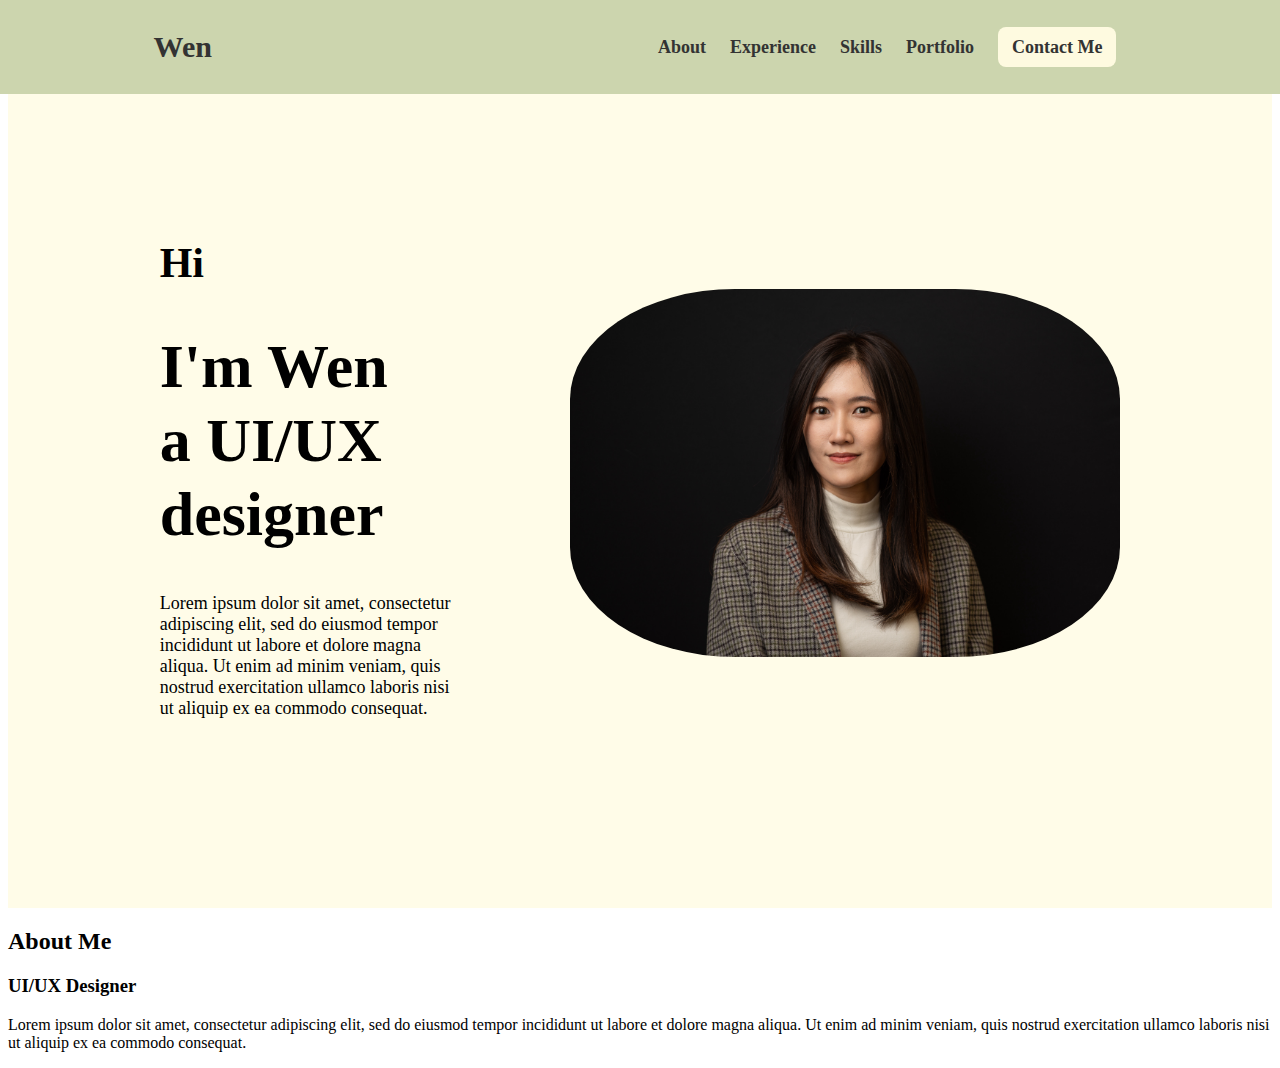
==== index1.html @ f4f56071 "1117" ====
<html>
  <head>
    <meta charset="UTF-8">
    <meta name="viewport" content="width=device-width, initial-scale=1.0">

    <title>Wen Personal Website</title>
    <link rel="stylesheet" href="Assets/CSS/MyStyle1.CSS">
    <link rel="preconnect" href="https://fonts.googleapis.com">
    <link rel="preconnect" href="https://fonts.gstatic.com" crossorigin>
  </head>

<body>
  <header class="header">
    <a href="#" class = "logo" >Wen</a>


    <nav class="navbar">
      <a href="#about">About</a>
      <a href="#experience">Experience</a>
      <a href="#skills">Skills</a>
      <a href="#portfolio">Portfolio</a>
      <a href="#contact" class="contact-link">Contact Me</a>
    </nav>  
 
  </header>

  <section class="home">
    <div class="home-content">
      <h3>Hi</h3>

      <h1>I'm <span>Wen<br></span>a UI/UX designer</h1>

      <p>Lorem ipsum dolor sit amet, 
        consectetur adipiscing elit, 
        sed do eiusmod tempor incididunt ut 
        labore et dolore magna aliqua. 
        Ut enim ad minim veniam, quis nostrud 
        exercitation ullamco laboris nisi ut aliquip 
        ex ea commodo consequat.</p>

    </div>    
    <div class="img-box">
        <img src="Assets/IMG/Huei-Wen Cheng.JPG" width="50%" alt="">
    </div>
  </section>

  <section class="about">

  

    <div class="about-content">
      <h2 class="heading">About <span>Me</span></h2>
      <h3>UI/UX <span>Designer</span></h3>
      <p>Lorem ipsum dolor sit amet, 
        consectetur adipiscing elit, 
        sed do eiusmod tempor incididunt ut 
        labore et dolore magna aliqua. 
        Ut enim ad minim veniam, quis nostrud 
        exercitation ullamco laboris nisi ut aliquip 
        ex ea commodo consequat.</p>
    </div>
   </section>  

</body>

</html>
---- Assets/CSS/MyStyle1.CSS ----
* {
    box-sizing: border-box;
}

.header{ background-color: rgb(204, 213, 174);
    position: fixed;
    top: 0;
    left: 0;
    text-align:left;
    width: 100%;
    padding: 30px 12%;
    display: flex;
    flex-wrap: wrap;
    justify-content: space-between;
    align-items: center;
  

}

.header a{
    color: #333; 
    text-decoration: none; 
    font-weight: bold;
    margin-right: 5px;
}

.logo{
    font-size: 30px;
    color: rgb(216, 163, 115);
    font-weight: 600;
    transition: 0.3s ease;
}

.logo:hover{
    color: rgb(254, 250, 224);
    text-shadow: 0 0 25px rgb(107, 112, 92),
                 0 0 50px rgb(107, 112, 92);
    transform: scale(1.1);
}

.navbar a{
    font-size: 18px;
    color: #333;
    font-weight: bold;
    margin: 0 10px;
    transition: 0.3 ease;
}

.navbar a:hover{
    color: rgb(254, 250, 224);
    text-shadow: 0 0 15px rgb(107, 112, 92),
                 0 0 25px rgb(107, 112, 92);
    transform: scale(1.1);
}

.contact-link{
    padding: 8px 12px;
    background-color: rgb(254, 250, 224);
    border: 2px solid transparent;
    border-radius: 8px;
    font-size: 16px;
    margin-left: auto; 
    color: #333;
    font-size: 18px;
    font-weight: 6;
    font-weight: bold;
    transition: 0.3s ease;
}

.home{
    width: 100%;
    min-height: 100vh;
    background-color: rgb(255, 252, 232);
    display: flex;
    align-items: center;
    gap: 7em;
    padding: 30px 12% 0;
}

.home-content{
    max-width: 800px;
}

.home-content h3{
    font-size: 42px;
}

.home-content h1{
    font-size: 62px;
    line-height: 1.2;
}

.home-content p{
    font-size: 18px;
    margin: 25px 0 30px;
}

.img-box img{
    border-radius: 30%;
    width: 550px;
}
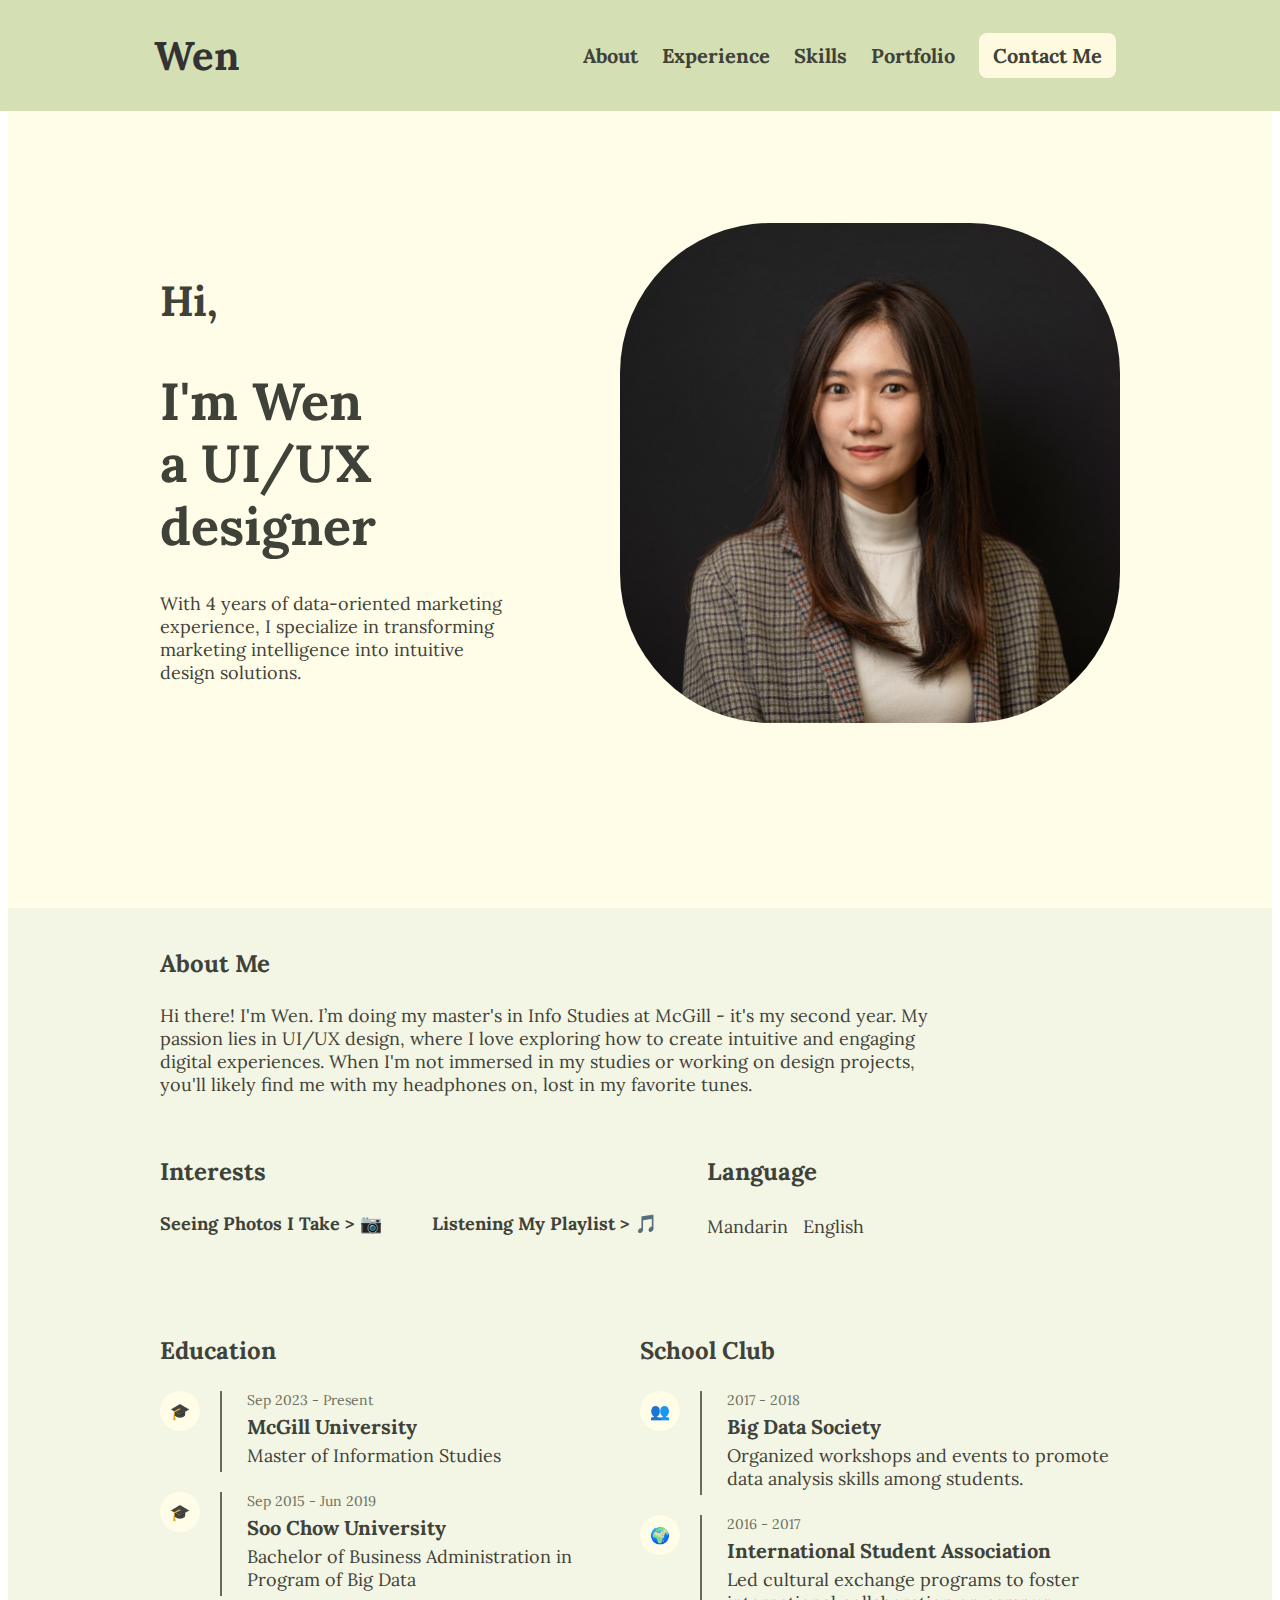
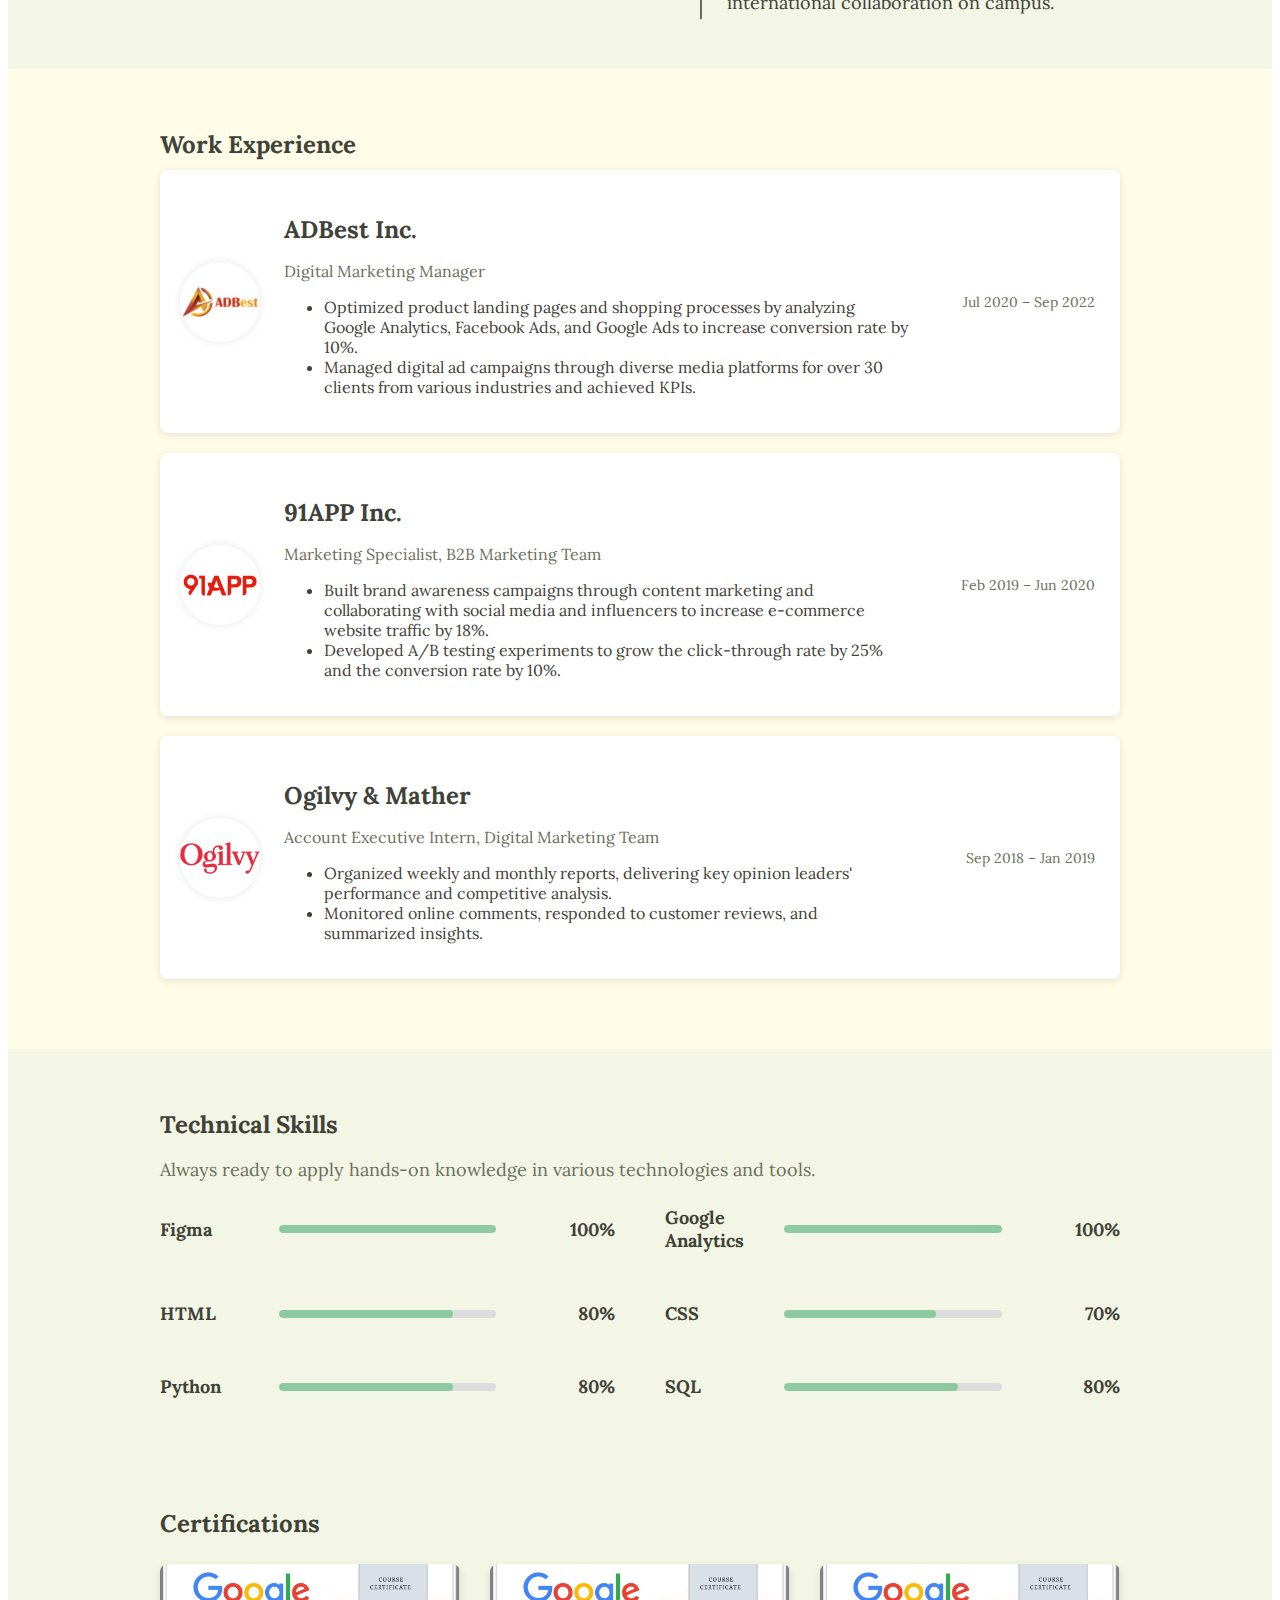
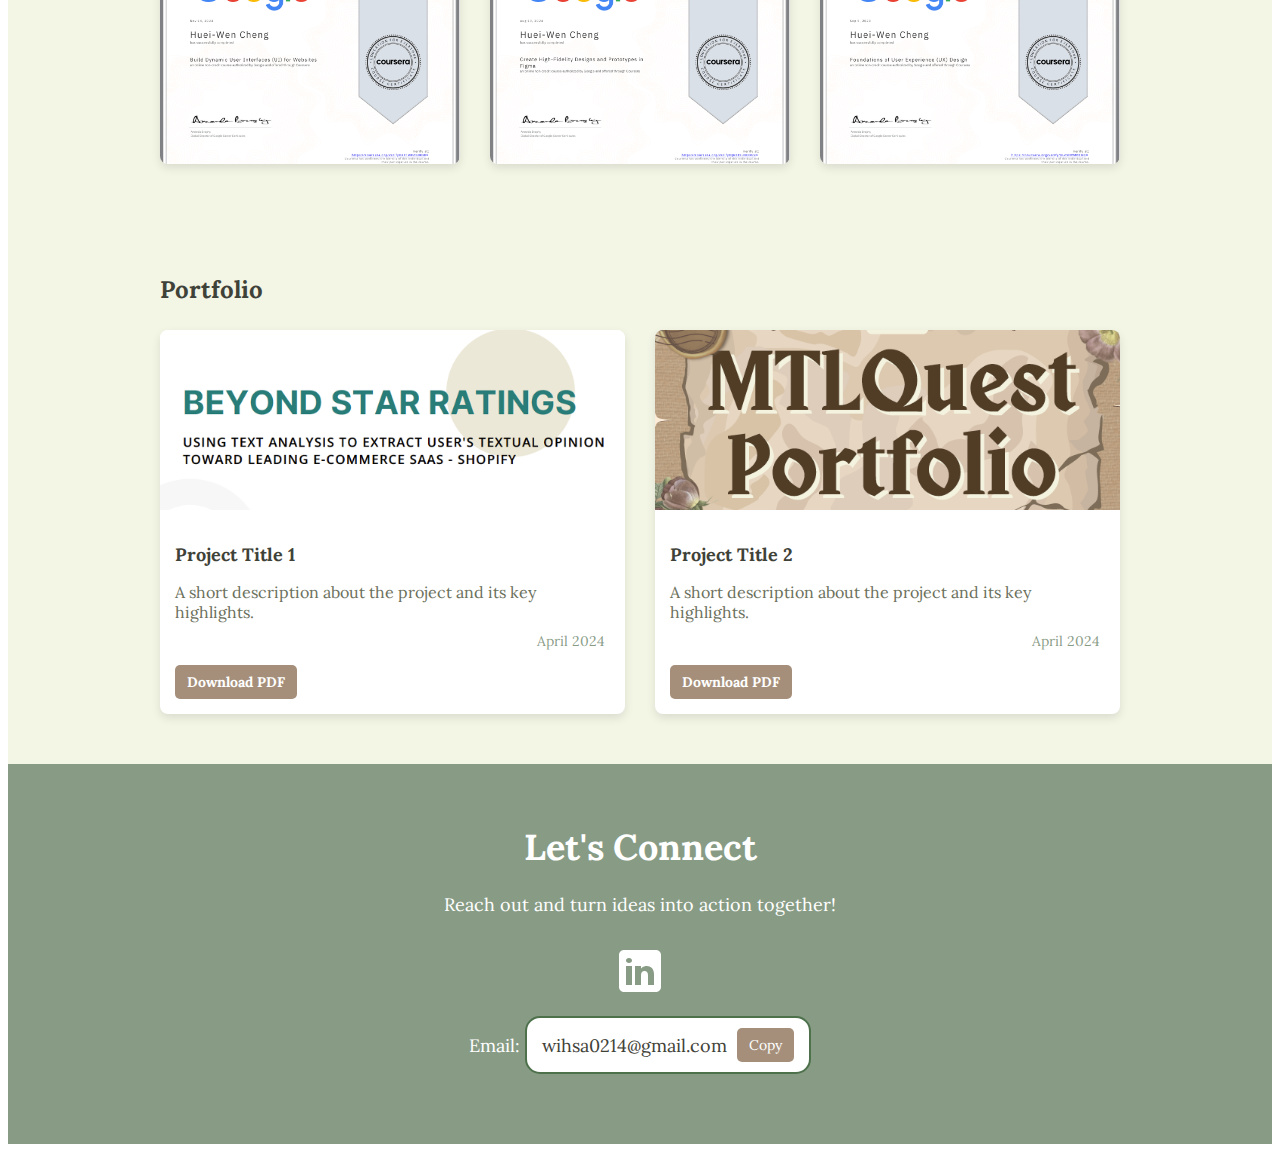
==== commit 7bcd9268: "1130" ====
--- a/index1.html
+++ b/index1.html
@@ -1,66 +1,389 @@
+<!-- 
+  Main Document Structure
+  - Header: Navigation and branding
+  - Sections: Organized by content type
+  - Each section has consistent class naming convention
+-->
+
 <html>
   <head>
     <meta charset="UTF-8">
     <meta name="viewport" content="width=device-width, initial-scale=1.0">
 
     <title>Wen Personal Website</title>
+
+    <!-- css -->
     <link rel="stylesheet" href="Assets/CSS/MyStyle1.CSS">
+    <!-- Single set of Google Font preconnects -->
     <link rel="preconnect" href="https://fonts.googleapis.com">
     <link rel="preconnect" href="https://fonts.gstatic.com" crossorigin>
+    <link href="https://fonts.googleapis.com/css2?family=Bitter:ital,wght@0,100..900;1,100..900&family=Lato:ital,wght@0,100;0,300;0,400;0,700;0,900;1,100;1,300;1,400;1,700;1,900&family=Lora:ital,wght@0,400..700;1,400..700&family=Noto+Sans:ital,wght@0,100..900;1,100..900&display=swap" rel="stylesheet">
+
   </head>
 
-<body>
-  <header class="header">
-    <a href="#" class = "logo" >Wen</a>
-
-
-    <nav class="navbar">
-      <a href="#about">About</a>
-      <a href="#experience">Experience</a>
-      <a href="#skills">Skills</a>
-      <a href="#portfolio">Portfolio</a>
-      <a href="#contact" class="contact-link">Contact Me</a>
-    </nav>  
- 
-  </header>
-
-  <section class="home">
+  <body>
+    <!-- Navigation Header -->
+    <header class="header">
+      <!-- Header content -->
+      <a href="#" class = "logo" >Wen</a>
+      <nav class="navbar">
+        <a href="#about">About</a>
+        <a href="#experience">Experience</a>
+        <a href="#skills">Skills</a>
+       <a href="#portfolio">Portfolio</a>
+        <a href="#contact" class="contact-link">Contact Me</a>
+      </nav>  
+    </header>
+
+  <!-- Hero Section -->
+  <section class="home-container">
+    <!-- Home content -->
     <div class="home-content">
-      <h3>Hi</h3>
-
+      <h3>Hi,</h3>
       <h1>I'm <span>Wen<br></span>a UI/UX designer</h1>
-
-      <p>Lorem ipsum dolor sit amet, 
-        consectetur adipiscing elit, 
-        sed do eiusmod tempor incididunt ut 
-        labore et dolore magna aliqua. 
-        Ut enim ad minim veniam, quis nostrud 
-        exercitation ullamco laboris nisi ut aliquip 
-        ex ea commodo consequat.</p>
-
-    </div>    
+      <p>
+        With 4 years of data-oriented marketing  experience, I specialize in transforming marketing 
+        intelligence into intuitive design solutions. </p>
+    </div> 
+     
     <div class="img-box">
-        <img src="Assets/IMG/Huei-Wen Cheng.JPG" width="50%" alt="">
-    </div>
-  </section>
-
-  <section class="about">
-
-  
-
+        <img src="Assets/IMG/Huei-Wen Cheng_Square.JPG" width="50%" alt="Wen's profile picture">
+    </div>
+  </section>
+
+  <!-- About Me Section -->
+  <section id="about" class="about-container">
+    <!-- About content -->
     <div class="about-content">
       <h2 class="heading">About <span>Me</span></h2>
-      <h3>UI/UX <span>Designer</span></h3>
-      <p>Lorem ipsum dolor sit amet, 
-        consectetur adipiscing elit, 
-        sed do eiusmod tempor incididunt ut 
-        labore et dolore magna aliqua. 
-        Ut enim ad minim veniam, quis nostrud 
-        exercitation ullamco laboris nisi ut aliquip 
-        ex ea commodo consequat.</p>
-    </div>
+      <p>Hi there! I'm Wen. I’m doing my master's in Info Studies at McGill - it's my second year. 
+        My passion lies in UI/UX design, where I love exploring how to create intuitive and engaging
+        digital experiences. When I'm not immersed in my studies or working on design projects, 
+        you'll likely find me with my headphones on, lost in my favorite tunes. </p>
+    </div>
+
+    <!-- Interests and Language in the Same Row -->
+    <div class="about-row">
+     <!-- Interests content -->
+     <div class="interests-container">
+        <h2 class="heading">Interests</h2>
+        <div class="interests-content">
+          <a href="https://flic.kr/ps/45rZq1" target="_blank" class="interest-item">
+            Seeing Photos I Take > 📷
+          </a>
+          <a href="https://music.youtube.com/playlist?list=PLNS5g4jU1Uh40Wqs6KvY3P2EbXAtl5oFr&si=vYJQALOpjhtkOgxQ" target="_blank" class="interest-item">
+            Listening My Playlist > 🎵
+          </a>
+        </div>
+      </div>
+
+      <!-- Language content -->
+      <div class="language-container">
+        <h2 class="heading">Language</h2>
+        <div class="language-content">
+          <p>Mandarin</p>
+          <p>English</p>
+        </div>
+      </div>
+    </div>
+  </section>
+    
+    
+   
+  
+
+  <!-- Education & School Club Section -->
+  <section class="education-schoolclub-container">
+
+   <!-- Education content -->
+    <div class="education-content">    
+      <h2 class="heading">Education</h2>
+        
+        <div class="timeline-item">
+          <div class="timeline-icon">🎓</div>
+          <div class="timeline-content">
+            <span class="date">Sep 2023 - Present</span>
+            <h3>McGill University</h3>
+            <p>Master of Information Studies</p>
+          </div>
+        </div>
+      
+        <div class="timeline-item">
+          <div class="timeline-icon">🎓</div>
+          <div class="timeline-content">
+            <span class="date">Sep 2015 - Jun 2019</span>
+            <h3>Soo Chow University</h3>
+            <p>Bachelor of Business Administration in Program of Big Data</p>
+          </div>
+        </div>
+    </div>
+
+    <!-- School Club content -->
+    <div class="school-club-content">    
+      <h2 class="heading">School <span>Club</span></h2>
+        
+        <div class="timeline-item">
+          <div class="timeline-icon">👥</div>
+          <div class="timeline-content">
+            <span class="date">2017 - 2018</span>
+            <h3>Big Data Society</h3>
+            <p>Organized workshops and events to promote data analysis skills among students.</p>
+          </div>
+        </div>
+        
+        <div class="timeline-item">
+          <div class="timeline-icon">🌍</div>
+          <div class="timeline-content">
+            <span class="date">2016 - 2017</span>
+            <h3>International Student Association</h3>
+            <p>Led cultural exchange programs to foster international collaboration on campus.</p>
+          </div>
+        </div>
+    </div>
+  
+      
+    
+    </div>      
    </section>  
 
+
+  <!-- Experience Section -->
+  <section id="experience" class="experience-container">
+    <!-- Experience content -->
+    <h2 class="heading">Work Experience</h2>
+
+    <!-- Work Experience: ADBest -->
+    <div class="experience-card">
+      <div class="company_logo">
+          <img src="Assets/IMG/Adbest_Logo.jpg" alt="ADBest Logo">
+      </div>
+      <div class="company_content">
+          <h3>ADBest Inc.</h3>
+          <p>Digital Marketing Manager</p>
+          <ul>
+              <li>Optimized product landing pages and shopping processes by analyzing Google Analytics, Facebook Ads, and Google Ads to increase conversion rate by 10%.</li>
+              <li>Managed digital ad campaigns through diverse media platforms for over 30 clients from various industries and achieved KPIs.</li>
+          </ul>
+      </div>
+      <div class="date">Jul 2020 – Sep 2022</div>
+    </div>
+
+    <!-- Work Experience: 91APP -->
+    <div class="experience-card">
+      <div class="company_logo">
+          <img src="Assets/IMG/91APP_Logo.jpg" alt="91APP Logo">
+      </div>
+      <div class="company_content">
+          <h3>91APP Inc.</h3>
+          <p>Marketing Specialist, B2B Marketing Team</p>
+          <ul>
+              <li>Built brand awareness campaigns through content marketing and collaborating with social media and influencers to increase e-commerce website traffic by 18%.</li>
+              <li>Developed A/B testing experiments to grow the click-through rate by 25% and the conversion rate by 10%.</li>
+          </ul>
+      </div>
+      <div class="date">Feb 2019 – Jun 2020</div>
+    </div>
+
+    <!-- Work Experience: Ogilvy -->
+    <div class="experience-card">
+      <div class="company_logo">
+          <img src="Assets/IMG/Ogilvy_Logo.jpg" alt="Ogilvy & Mather Logo">
+      </div>
+      <div class="company_content">
+          <h3>Ogilvy & Mather</h3>
+          <p>Account Executive Intern, Digital Marketing Team</p>
+          <ul>
+              <li>Organized weekly and monthly reports, delivering key opinion leaders' performance and competitive analysis.</li>
+              <li>Monitored online comments, responded to customer reviews, and summarized insights.</li>
+          </ul>
+      </div>
+      <div class="date">Sep 2018 – Jan 2019</div>
+    </div>
+  </section>
+
+
+  <!-- Skills Section -->
+  <section id="skills" class="skills-container">
+    <!-- Technical skills content -->
+    <h2 class="heading">Technical Skills</h2>
+    <p>Always ready to apply hands-on knowledge in various technologies and tools.</p>
+    <div class="skills-content">
+
+        <!-- Technical skills: Figma -->
+        <div class="skill">
+            <span>Figma</span>
+            <div class="skill-bar">
+                <div class="progress" style="width: 100%;"></div>
+            </div>
+            <span class="percentage">100%</span>
+        </div>
+
+        <!-- Technical skills: Google Analytics -->
+        <div class="skill">
+          <span>Google Analytics</span>
+          <div class="skill-bar">
+              <div class="progress" style="width: 100%;"></div>
+          </div>
+          <span class="percentage">100%</span>
+        </div>
+
+        <!-- Technical skills: HTML-->
+        <div class="skill">
+            <span>HTML</span>
+            <div class="skill-bar">
+                <div class="progress" style="width: 80%;"></div>
+            </div>
+            <span class="percentage">80%</span>
+        </div>
+
+        <!-- Technical skills: CSS-->
+        <div class="skill">
+            <span>CSS</span>
+            <div class="skill-bar">
+                <div class="progress" style="width: 70%;"></div>
+            </div>
+            <span class="percentage">70%</span>
+        </div>
+
+        <!-- Technical skills: Python-->  
+        <div class="skill">
+            <span>Python</span>
+            <div class="skill-bar">
+                <div class="progress" style="width: 80%;"></div>
+            </div>
+            <span class="percentage">80%</span>
+        </div>
+
+        <!-- Technical skills: SQL-->  
+        <div class="skill">
+            <span>SQL</span>
+            <div class="skill-bar">
+                <div class="progress" style="width: 80%;"></div>
+            </div>
+            <span class="percentage">80%</span>
+        </div>
+    </div>
+  </section>
+
+  <!-- Certifications Section -->
+  <section class="certifications-container">
+    <!-- Certifications content -->
+    <h2 class="heading">Certifications</h2>
+    <div class="certifications-content">
+
+       <!-- UI Certification -->
+      <div class="certification-card">
+        <img src="Assets/IMG/Coursera_certification_UI.png" alt="Coursera_certification_UI" class="certification-image">
+        <div class="overlay">
+          <p>Build Dynamic User Interfaces (UI) for Websites
+            <br>offered through Courser</p>
+        </div>
+      </div>
+
+       <!-- HiFi Certification -->
+      <div class="certification-card">
+        <img src="Assets/IMG/Coursera_certification_HiFi.png" alt="Coursera_certification_HiFi" class="certification-image">
+        <div class="overlay">
+          <p>Create High-Fidelity Designs and Prototypes in
+            Figma<br>offered through Coursera</p>
+        </div>
+      </div>
+
+       <!-- Third Certification -->
+      <div class="certification-card">
+        <img src="Assets/IMG/Coursera_certification_UX.png" alt="Coursera_certification_UX" class="certification-image">
+        <div class="overlay">
+          <p>Foundations of User Experience (UX) Design<br>offered through Coursera</p>
+        </div>
+      </div>
+    </div>
+  </section>
+
+  
+
+  <!-- Portfolio Section -->
+  <section id="portfolio" class="portfolio-container">
+    <!-- Portfolio content -->
+    <h2 class="heading">Portfolio</h2>
+    <div class="portfolio-grid">
+
+      <!-- Portfolio  1 -->
+      <div class="portfolio-item">
+        <div class="portfolio-thumbnail">
+          <img src="Assets/IMG/MachineLearning-thumbnail.png" alt="Data Mining Thematic Analysis - Shopfiy Thumbnail ">
+        </div>
+        <div class="portfolio-content">
+          <h3>Project Title 1</h3>
+          <p>A short description about the project and its key highlights.</p>
+          <span class="date">April 2024</span>
+          <a href="Assets/Files/Data Mining Thematic Analysis - Shopfiy.pdf" class="download-btn" download>Download PDF</a>
+        </div>
+      </div>
+  
+      <!-- Portfolio  2 -->
+      <div class="portfolio-item">
+        <div class="portfolio-thumbnail">
+          <img src="Assets/IMG/UCDproject-thumbnail.png" alt="UCD Project Thumbnail">
+        </div>
+        <div class="portfolio-content">
+          <h3>Project Title 2</h3>
+          <p>A short description about the project and its key highlights.</p>
+          <span class="date">April 2024</span>
+          <a href="Assets/Files/UCD Project.pdf" class="download-btn" download>Download PDF</a>
+        </div>
+      </div>
+    </div>
+  </section>
+  
+   <!-- Contact Section -->
+  <section id="contact" class="contact-container">
+    <!-- Contact content -->
+    <h2 class="heading">Let's Connect</h2>
+    <p>Reach out and turn ideas into action together!</p>
+
+    <!-- Social Media Links -->
+    <div class="social-links">
+      <a href="https://www.linkedin.com/in/huei-wen-cheng-1aa71b167/" target="_blank" class="social-link">
+        <img src="Assets/IMG/linkedin.svg" alt="LinkedIn">
+      </a>
+    </div>
+  
+    <!-- Email with Clipboard -->
+    <div class="email-container">
+      <label for="email">Email:</label>
+      <div class="email-box">
+        <span id="email">wihsa0214@gmail.com</span>
+        <button id="copy-btn" class="clipboard-btn">Copy</button>
+      </div>
+    </div>
+
+  </section>
+
+  <!-- copy the email / javascript generated by ChatGPT -->
+  <script>
+    document.getElementById("copy-btn").addEventListener("click", function () {
+      // Get the email text
+      const emailText = document.getElementById("email").textContent;
+  
+      // Create a temporary input element to copy the text
+      const tempInput = document.createElement("input");
+      tempInput.value = emailText;
+      document.body.appendChild(tempInput);
+  
+      // Select the text and copy it
+      tempInput.select();
+      tempInput.setSelectionRange(0, 99999); // For mobile devices
+      document.execCommand("copy");
+  
+      // Remove the temporary input element
+      document.body.removeChild(tempInput);
+  
+    
+    });
+  </script>
+  
+
+
 </body>
 
 </html>--- a/Assets/CSS/MyStyle1.CSS
+++ b/Assets/CSS/MyStyle1.CSS
@@ -1,8 +1,19 @@
 * {
-    box-sizing: border-box;
-}
-
-.header{ background-color: rgb(204, 213, 174);
+    box-sizing: border-box; 
+}
+
+
+html {
+   scroll-behavior: smooth; /* Enables smooth scrolling */
+}
+
+section {
+   scroll-margin-top: 100px; 
+}
+
+
+/* Header */
+.header{ background-color: rgb(213, 223, 180);
     position: fixed;
     top: 0;
     left: 0;
@@ -13,19 +24,22 @@
     flex-wrap: wrap;
     justify-content: space-between;
     align-items: center;
-  
-
-}
+    z-index: 1000;
+   
+
+}
+
 
 .header a{
     color: #333; 
     text-decoration: none; 
     font-weight: bold;
     margin-right: 5px;
+    font-family: "Lora", serif;
 }
 
 .logo{
-    font-size: 30px;
+    font-size: 40px;
     color: rgb(216, 163, 115);
     font-weight: 600;
     transition: 0.3s ease;
@@ -39,8 +53,8 @@
 }
 
 .navbar a{
-    font-size: 18px;
-    color: #333;
+    font-size: 20px;
+    color: rgb(63, 66, 56);
     font-weight: bold;
     margin: 0 10px;
     transition: 0.3 ease;
@@ -58,44 +72,588 @@
     background-color: rgb(254, 250, 224);
     border: 2px solid transparent;
     border-radius: 8px;
-    font-size: 16px;
     margin-left: auto; 
-    color: #333;
-    font-size: 18px;
+    color: rgb(63, 66, 56);
+    font-size: 20px;
     font-weight: 6;
     font-weight: bold;
     transition: 0.3s ease;
 }
 
-.home{
+.home-container{
     width: 100%;
     min-height: 100vh;
-    background-color: rgb(255, 252, 232);
+    background-color: rgba(255, 252, 232);
     display: flex;
     align-items: center;
     gap: 7em;
     padding: 30px 12% 0;
+    font-family: "Lora", serif;
 }
 
 .home-content{
     max-width: 800px;
+    color: rgb(63, 66, 56);
 }
 
 .home-content h3{
     font-size: 42px;
+    color: rgb(63, 66, 56);
 }
 
 .home-content h1{
-    font-size: 62px;
+    font-size: 52px;
     line-height: 1.2;
+    color: rgb(63, 66, 56);
 }
 
 .home-content p{
     font-size: 18px;
     margin: 25px 0 30px;
+    color: rgb(63, 66, 56);
 }
 
 .img-box img{
     border-radius: 30%;
-    width: 550px;
-}
+    width: 500px;
+}
+
+.about-container{
+    width: 100%;
+    font-family: "Lora", serif;
+    background-color: rgb(243, 245, 229);
+    display: column;
+    align-items: center;
+    gap: 7em;
+    padding: 30px 12% 30px;
+}
+
+.about-content{
+    max-width: 800px;
+    color: rgb(63, 66, 56);
+    margin-bottom: 50px;
+}
+
+.about-content p{
+    font-size: 18px;
+    margin: 25px 0 30px;
+    color: rgb(63, 66, 56);
+}
+
+.heading{
+    max-width: 800px;
+    margin: 10px 0 10px;
+    color: rgb(63, 66, 56);
+}
+
+
+.interests-containter {
+    max-width: 800px;
+    color: rgb(63, 66, 56);
+    margin-bottom: 30px;
+    flex: 1;
+}
+  
+  
+.interests-content {
+    display: flex;
+    gap: 50px; /* Space between items */
+    margin: 25px 0 30px
+}
+  
+.interest-item {
+    font-size: 18px;
+    color: rgb(63, 66, 56);
+    text-decoration: none;
+    position: relative;
+    font-weight: bold;
+    transition: color 0.3s ease, text-shadow 0.3s ease;
+}
+  
+.interest-item::after {
+    content: '';
+    position: absolute;
+    bottom: -2px;
+    left: 0;
+    width: 100%;
+    height: 2px;
+    background-color: rgb(142, 202, 159);
+    opacity: 0;
+    transform: scaleX(0);
+    transition: transform 0.3s ease, opacity 0.3s ease;
+}
+  
+.interest-item:hover {
+    color: rgb(108, 175, 110); /* Change color on hover */
+    text-shadow: 0 0 10px rgb(142, 202, 159);
+}
+  
+.interest-item:hover::after {
+    transform: scaleX(1);
+    opacity: 1;
+}
+  
+/* Align Interests and Language Side by Side */
+.about-row {
+   display: flex;
+   justify-content: space-between; /* Push sections to opposite sides */
+   gap: 50px; /* Add space between sections */
+   align-items: flex-start; /* Align top edges */
+}
+
+/* Language Styling */
+.language-container {
+   flex: 1;
+   text-align: left; /* Align language section text to the right */
+}
+
+.language-content {
+   display: inline-flex;
+   gap: 15px; /* Add space between languages */
+   font-size: 18px;
+   color: rgb(63, 66, 56); /* Matches your site's text color */
+}
+
+
+
+.education-schoolclub-container {
+    display: flex; /* 使用 Flexbox 排列 */
+    flex-wrap: nowrap; /* 確保橫向不換行 */
+    background-color: rgb(243, 245, 229);
+    gap: 0px; /* 設定區塊之間的間距 */
+    justify-content: space-between; /* 讓兩個區塊之間分開排列 */
+    padding: 30px 12% 30px;
+    font-family: "Lora", serif;
+   
+}
+  
+.education-content {  
+    min-width: 0; /* 防止內容超出區塊 */
+    width: 100%;
+}
+.school-club-content {
+    min-width: 0; /* 防止內容超出區塊 */
+    width: 100%;
+}
+  
+.education-content h2  {
+    font-size: 24px;
+    margin-bottom: 25px;
+    color: rgb(63, 66, 56);
+}
+.school-club-content h2 {
+    font-size: 24px;
+    margin-bottom: 25px;
+    color: rgb(63, 66, 56);
+}
+  
+.timeline-item {
+    display: flex;
+    align-items: flex-start;
+    margin-bottom: 20px;
+}
+  
+.timeline-content {
+    border-left: 2px solid rgb(102, 107, 90);
+    padding-left: 20px;
+}
+  
+.timeline-icon {
+    flex-shrink: 0;
+    width: 40px;
+    height: 40px;
+    background-color: rgb(255, 252, 232);
+    border-radius: 50%;
+    display: flex;
+    justify-content: center;
+    align-items: center;
+    margin-right: 20px;
+}
+  
+  
+
+.timeline-content h3 {
+    font-size: 20px;
+    margin: 5px;
+    color: rgb(63, 66, 56);;
+}
+  
+.timeline-content p {
+    font-size: 18px;
+    margin: 5px;
+    color: rgb(63, 66, 56);;
+}
+
+.date {
+    font-size: 14px;
+    color: rgb(107, 112, 92);
+    
+    text-align: right;
+    margin: 5px;
+}
+
+
+
+.experience-container {
+    width: 100%;
+    background-color: rgb(255, 252, 232);
+    padding: 50px 12%;
+    font-family: "Lora", serif;
+}
+
+.experience-card {
+    display: flex;
+    align-items: center;
+    justify-content: space-between;
+    background-color: rgb(255, 255, 255);
+    gap: 24px;
+    padding: 20px;
+    margin-bottom: 20px;
+    border-radius: 8px;
+    box-shadow: 0 2px 10px rgba(0, 0, 0, 0.1);
+}
+
+.company_logo {
+    flex-shrink: 0;  /* Prevent logo from shrinking */
+    width: 80px;  /* Fixed width */
+    height: 80px;  /* Fixed height */
+    display: flex;  /* Added for better image centering */
+    align-items: center;
+    justify-content: center;
+}
+
+.company_logo img {
+    width: 100%;
+    height: 100%;
+    object-fit: contain;
+    border-radius: 50%;
+    box-shadow: 0 0 8px rgba(0, 0, 0, 0.1);
+}
+
+.company_content {
+    flex: 1;
+    min-width: 0;
+    padding-right: 24px;
+}
+
+.company_content h3 {
+    font-size: 24px;
+    font-weight: bold;
+    margin-bottom: 8px;
+    color: rgb(63, 66, 56);
+}
+
+.company_content p {
+    font-size: 16px;
+    color: rgb(107, 112, 92);
+    margin-bottom: 10px;
+}
+
+.company_content ul {
+    list-style: disc;
+    margin-left: 10px;
+    color: rgb(63, 66, 56);
+    padding-inline-start: 30px;
+}
+
+
+
+
+
+
+
+.skills-container {
+    width: 100%;
+    padding: 50px 12%;
+    font-family: "Lora", serif;
+    background-color: rgb(243, 245, 229); /* Matches your site's background */
+}
+
+.skills-container h2 {
+    font-size: 24px;
+    margin-bottom: 15px;
+    color: rgb(63, 66, 56); /* Dark green-gray */
+}
+
+.skills-container p {
+    font-size: 18px;
+    margin-bottom: 25px;
+    color: rgb(107, 112, 92); /* Muted gray-green */
+}
+
+.skills-content {
+    display: grid;
+    grid-template-columns: repeat(2, 1fr);
+    gap: 50px;
+}
+
+.skill {
+    display: flex;
+    align-items: center;
+    gap: 5px;
+}
+
+.skill span {
+    flex-basis: 25%;
+    font-size: 18px;
+    font-weight: bold;
+    color: rgb(63, 66, 56); /* Text color */
+}
+
+.skill-bar {
+    flex-grow: 1;
+    height: 8px;
+    background-color: rgb(220, 220, 220); /* Light gray */
+    border-radius: 4px;
+    overflow: hidden;
+    position: relative;
+}
+
+.skill-bar .progress {
+    height: 100%;
+    background-color: rgb(142, 202, 159); /* Soft green that matches your background */
+    border-radius: 4px;
+    transition: width 0.5s ease-in-out;
+}
+
+.percentage {
+    flex-basis: 10%;
+    text-align: right;
+    font-size: 16px;
+    font-weight: bold;
+    color: rgb(63, 66, 56); /* Text color */
+}
+
+.certifications-container {
+    width: 100%;
+    padding: 50px 12%;
+    background-color: rgb(243, 245, 229);
+    font-family: "Lora", serif;
+}
+  
+.certifications-container h2 {
+    font-size: 24px;
+    margin-bottom: 25px;
+    color: rgb(63, 66, 56);
+}
+  
+.certifications-content {
+    display: flex;
+    justify-content: center;
+    gap: 30px;
+    flex-wrap: wrap;
+}
+  
+.certification-card {
+    position: relative;
+    width: 300px; 
+    height: 200px; 
+    border-radius: 8px;
+    overflow: hidden;
+    box-shadow: 0 4px 10px rgba(0, 0, 0, 0.1);
+}
+  
+.certification-image {
+    width: 100%;
+    height: 100%;
+    object-fit: cover;
+    transition: transform 0.3s ease;
+}
+  
+.certification-card:hover .certification-image {
+    transform: scale(1.1);
+}
+  
+.overlay {
+    position: absolute;
+    font-size: 16px;
+    top: 0;
+    left: 0;
+    width: 100%;
+    height: 100%;
+    background-color: rgba(8, 73, 15, 0.7);
+    color: #fff;
+    display: flex;
+    justify-content: center;
+    align-items: center;
+    text-align: center;
+    opacity: 0;
+    transition: opacity 0.3s ease;
+}
+  
+.certification-card:hover .overlay {
+    opacity: 1;
+}
+  
+
+  /* Portfolio Section */
+.portfolio-container {
+    width: 100%;
+    padding: 50px 12%;
+    background-color: rgb(243, 245, 229); /* Matches your site’s style */
+    font-family: "Lora", serif;
+}
+  
+.portfolio-container h2 {
+    font-size: 24px;
+    margin-bottom: 25px;
+    color: rgb(63, 66, 56);
+}
+  
+.portfolio-grid {
+    display: grid;
+    grid-template-columns: repeat(auto-fit, minmax(300px, 1fr));
+    gap: 30px;
+}
+  
+  /* Portfolio Item */
+.portfolio-item {
+    background: #fff;
+    border-radius: 8px;
+    box-shadow: 0 4px 10px rgba(0, 0, 0, 0.1);
+    overflow: hidden;
+    transition: transform 0.3s ease;
+}
+  
+  .portfolio-item:hover {
+    transform: scale(1.05);
+  }
+  
+  /* Thumbnail */
+.portfolio-thumbnail {
+    position: relative;
+    width: 100%;
+    height: 180px;
+    overflow: hidden;
+}
+  
+.portfolio-thumbnail img {
+    width: 100%;
+    height: 100%;
+    object-fit: cover;
+}
+  
+  
+  /* Content */
+.portfolio-content {
+    padding: 15px;
+}
+  
+.portfolio-content h3 {
+    font-size: 18px;
+    margin-bottom: 10px;
+    color: rgb(63, 66, 56);
+}
+  
+.portfolio-content p {
+    font-size: 16px;
+    color: rgb(107, 112, 92);
+    margin-bottom: 10px;
+}
+  
+.portfolio-content .date {
+    font-size: 14px;
+    color: rgb(42, 78, 38, 0.561);
+    margin-bottom: 15px;
+    display: block;
+}
+  
+.download-btn {
+    display: inline-block;
+    padding: 8px 12px;
+    background-color: rgb(125, 94, 65, 0.693);
+    color: #fff;
+    font-size: 14px;
+    font-weight: bold;
+    text-decoration: none;
+    border-radius: 5px;
+    transition: background-color 0.3s ease;
+}
+  
+.download-btn:hover {
+    background-color: rgb(42, 78, 38, 0.561);
+}
+  
+
+  /* Contact Section */
+.contact-container {
+    width: 100%;
+    padding: 50px 12%;
+    text-align: center;
+    font-family: "Lora", serif;
+    background-color: rgba(42, 78, 38, 0.561); 
+    display: flex;
+    flex-direction: column;
+    align-items: center; /* Centers the content horizontally */
+    justify-content: center; /* Centers the content vertically */
+}
+  
+.contact-container h2 {
+    font-size: 36px;
+    margin-bottom: 5px;
+    color: rgb(255, 255, 255); 
+}
+  
+.contact-container p {
+    font-size: 18px;
+    margin-bottom: 20px;
+    color: rgb(2255, 255, 255);
+}
+  
+  
+  /* Social Links */
+.social-links {
+    margin-top: 10px;
+    display: flex;
+    justify-content: center;
+    gap: 20px;
+}
+  
+.social-link img {
+    width: 50px;
+    height: 50px;
+    transition: transform 0.3s ease;
+}
+  
+.social-link:hover img {
+    transform: scale(1.2);
+}
+  
+
+  /* Email Box */
+.email-container {
+    margin: 20px auto;
+    text-align: center;
+    font-size: 18px;
+    color: rgb(255, 255, 255); 
+    font-family: "Lora", serif;
+}
+
+  
+.email-box {
+    display: inline-flex;
+    align-items: center;
+    gap: 10px;
+    font-size: 18px;
+    color: rgb(63, 66, 56);
+    border: 2px solid rgba(45, 87, 42, 0.847);
+    padding: 10px 15px;
+    border-radius: 15px;
+    background-color: #fff;
+}
+  
+.clipboard-btn {
+    background-color: rgba(125, 94, 65, 0.693);
+    font-family: "Lora", serif;
+    color: #fff;
+    border: none;
+    padding: 8px 12px;
+    font-size: 14px;
+    border-radius: 5px;
+    cursor: pointer;
+    transition: background-color 0.3s ease;
+}
+  
+.clipboard-btn:hover {
+    background-color: rgb(42, 78, 38, 0.561);
+}
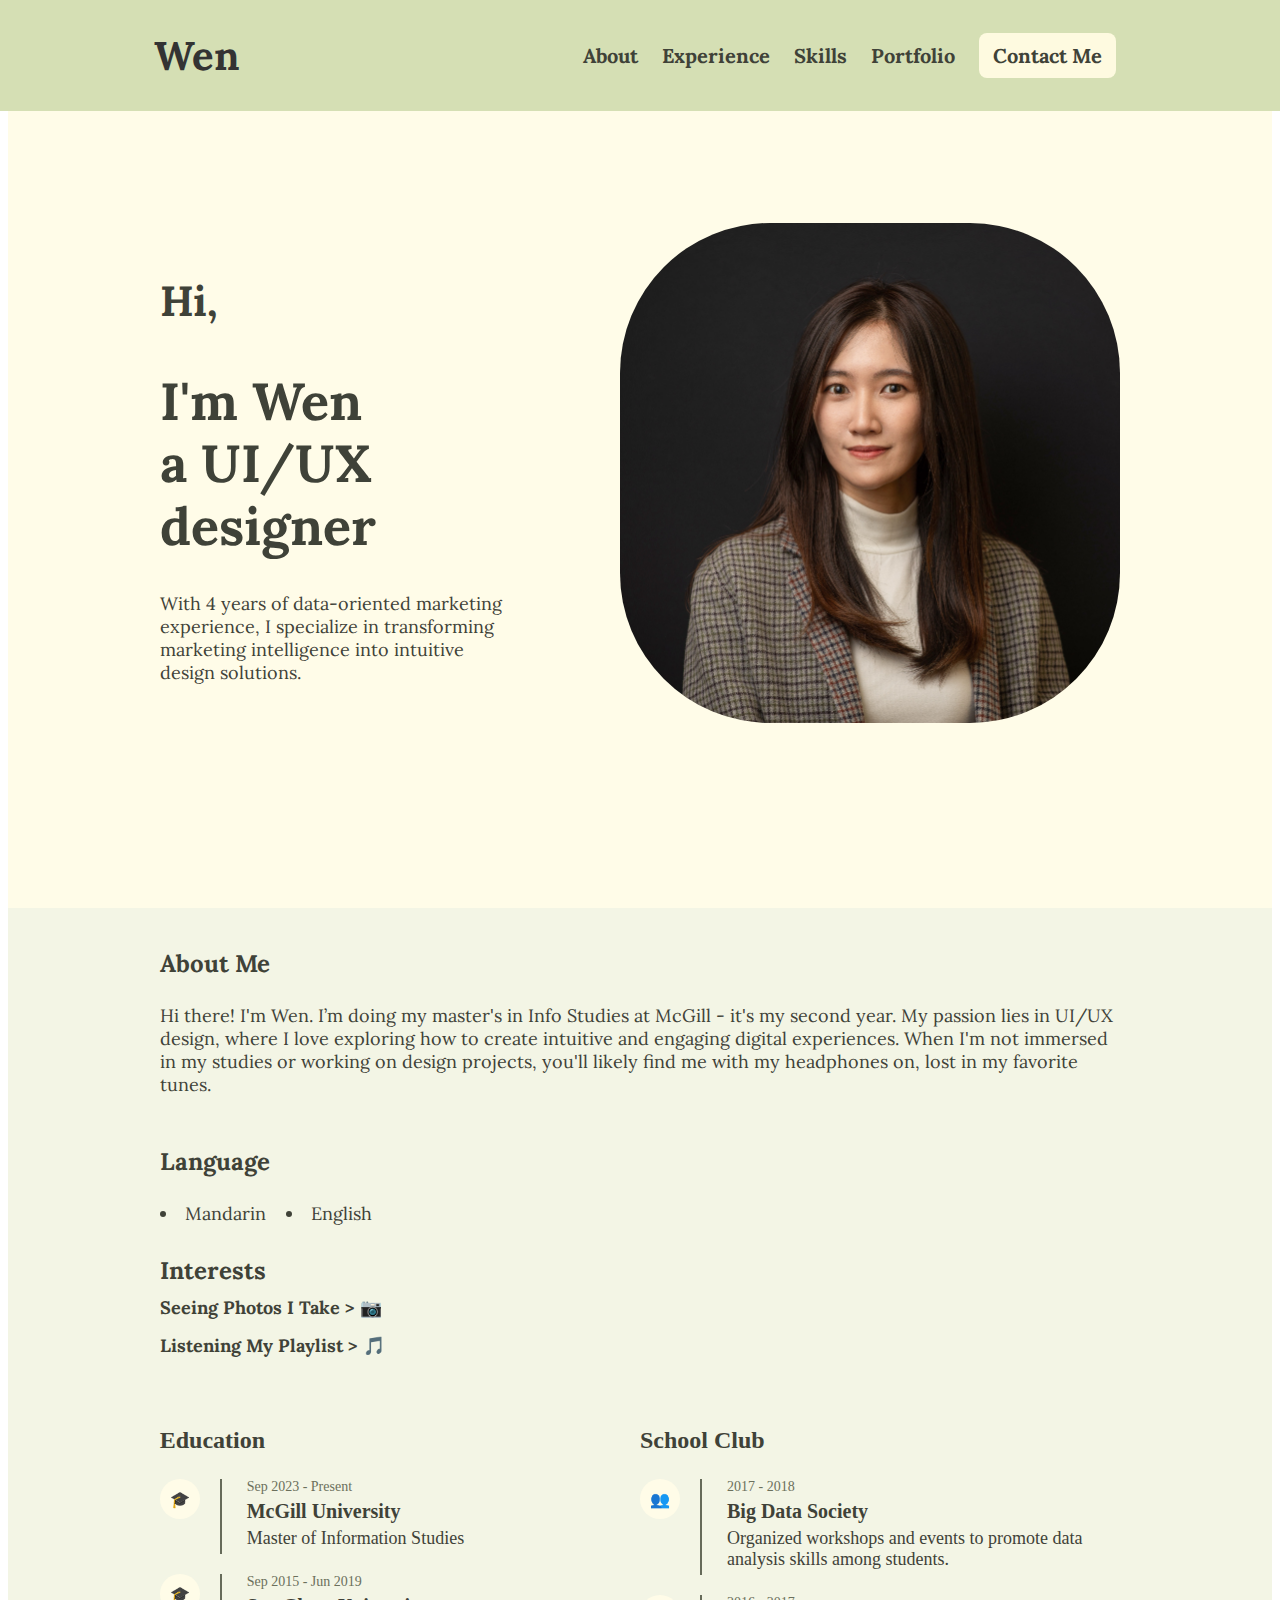
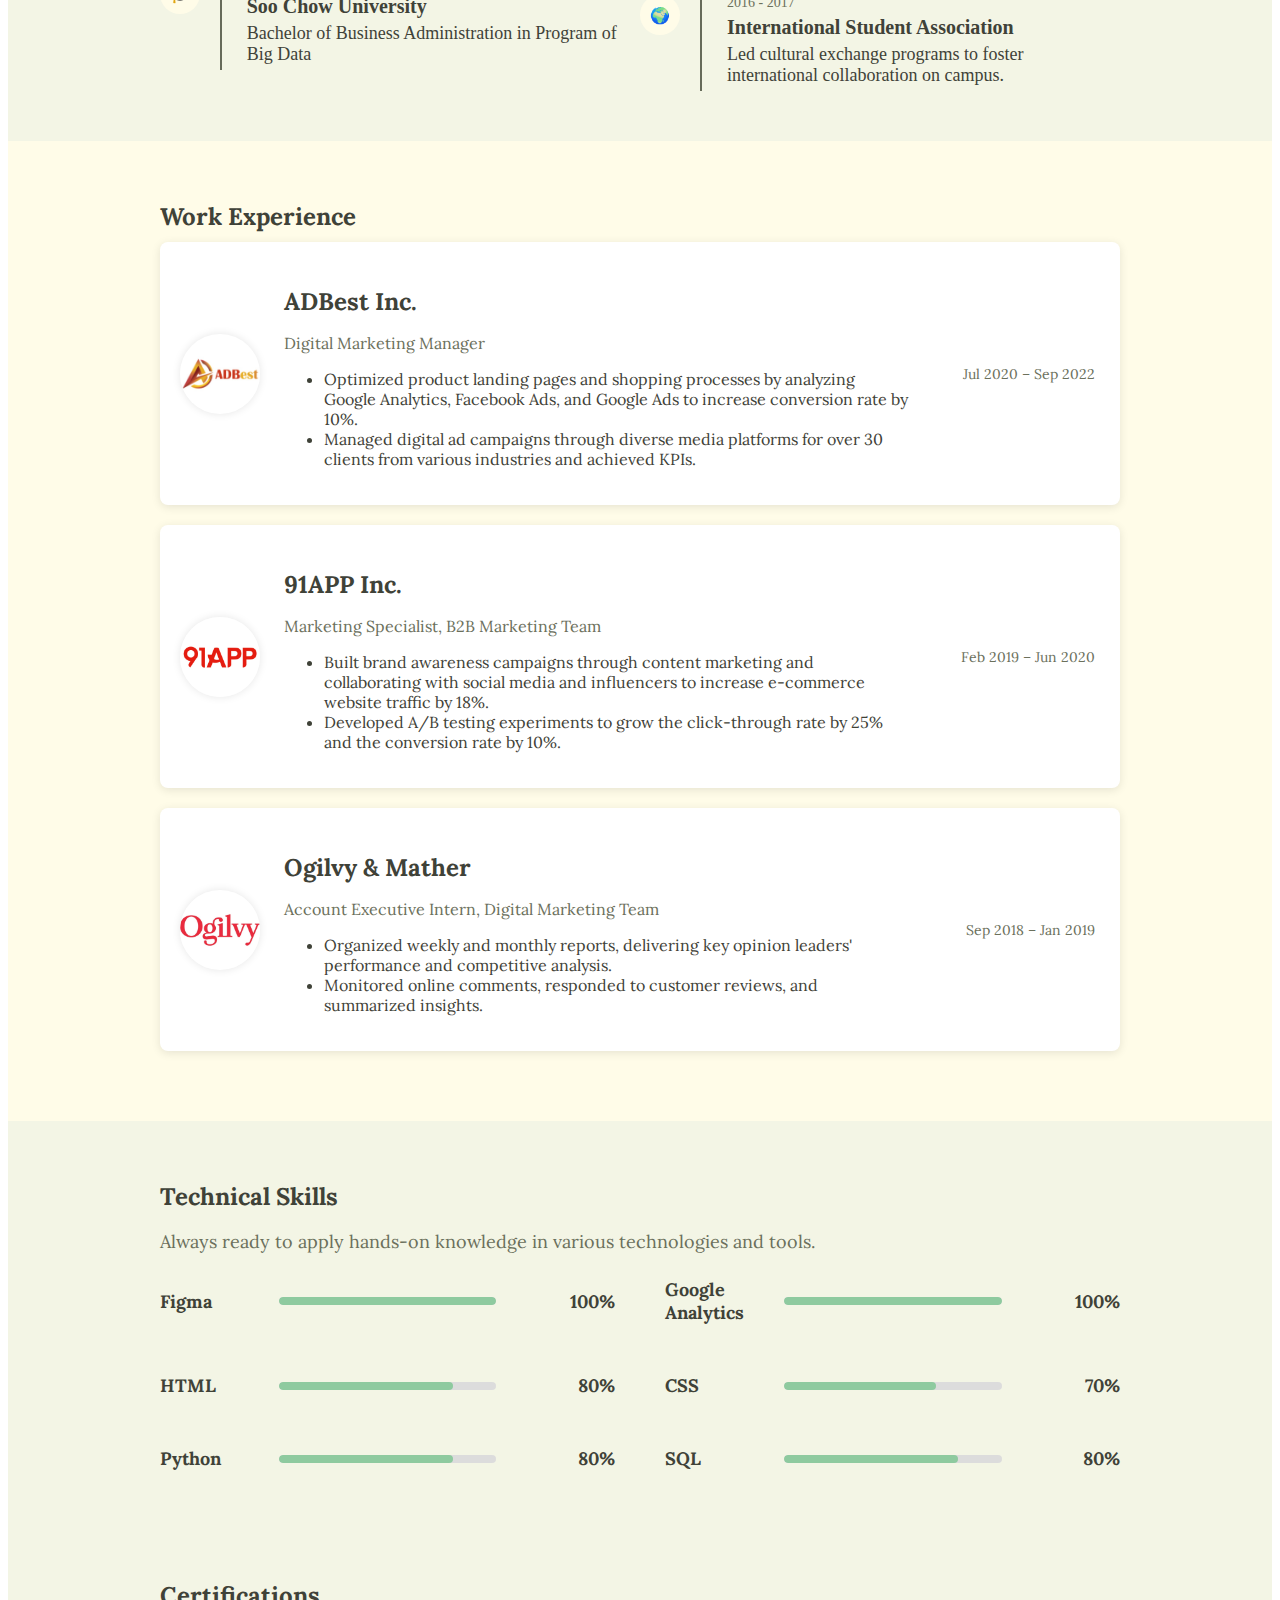
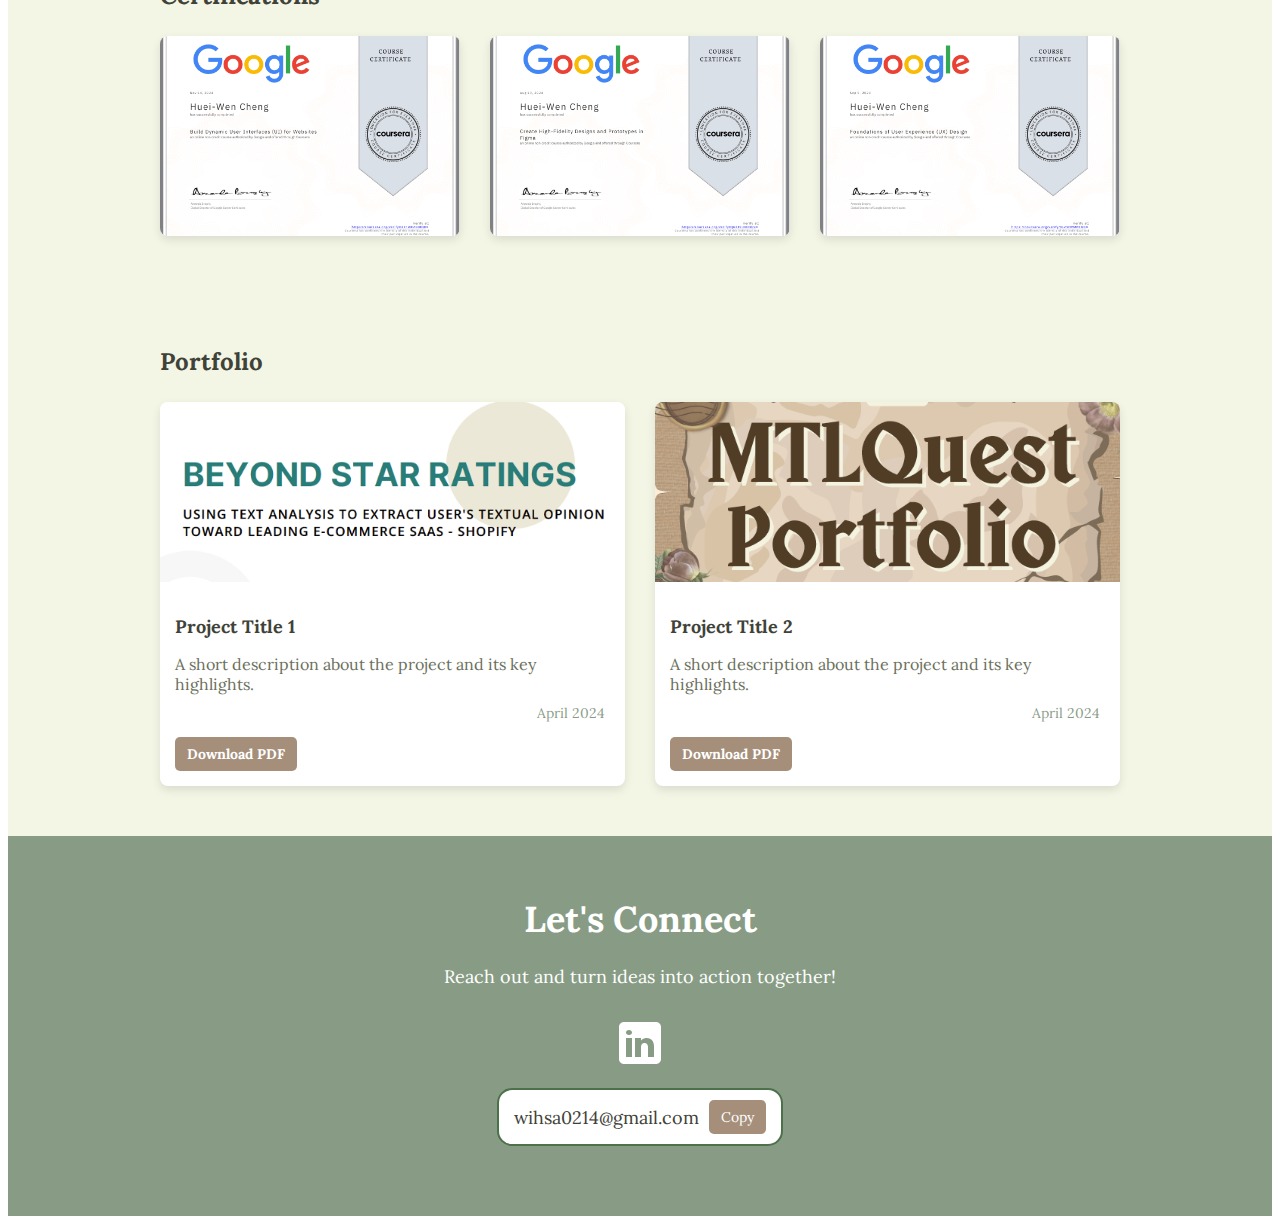
==== commit bf69d51d: "1201" ====
--- a/index1.html
+++ b/index1.html
@@ -22,18 +22,18 @@
   </head>
 
   <body>
-    <!-- Navigation Header -->
-    <header class="header">
-      <!-- Header content -->
-      <a href="#" class = "logo" >Wen</a>
-      <nav class="navbar">
-        <a href="#about">About</a>
-        <a href="#experience">Experience</a>
-        <a href="#skills">Skills</a>
-       <a href="#portfolio">Portfolio</a>
-        <a href="#contact" class="contact-link">Contact Me</a>
-      </nav>  
-    </header>
+  <!-- Navigation Header -->
+  <header class="header">
+    <!-- Header content -->
+    <a href="#" class = "logo" >Wen</a>
+    <nav class="navbar">
+      <a href="#about">About</a>
+      <a href="#experience">Experience</a>
+      <a href="#skills">Skills</a>
+      <a href="#portfolio">Portfolio</a>
+      <a href="#contact" class="contact-link">Contact Me</a>
+    </nav>  
+  </header>
 
   <!-- Hero Section -->
   <section class="home-container">
@@ -62,33 +62,30 @@
         you'll likely find me with my headphones on, lost in my favorite tunes. </p>
     </div>
 
-    <!-- Interests and Language in the Same Row -->
-    <div class="about-row">
+    <!-- Language content -->
+    <div class="language-container">
+      <h2 class="heading">Language</h2>
+      <div class="language-content">
+        <li>Mandarin</li>
+        <li>English</li>
+      </div>
+    </div>
+
      <!-- Interests content -->
-     <div class="interests-container">
-        <h2 class="heading">Interests</h2>
-        <div class="interests-content">
-          <a href="https://flic.kr/ps/45rZq1" target="_blank" class="interest-item">
+    <div class="interests-container">
+      <h2 class="heading">Interests</h2>
+      <div class="interests-content">
+        <a href="https://flic.kr/ps/45rZq1" target="_blank" class="interest-item">
             Seeing Photos I Take > 📷
-          </a>
-          <a href="https://music.youtube.com/playlist?list=PLNS5g4jU1Uh40Wqs6KvY3P2EbXAtl5oFr&si=vYJQALOpjhtkOgxQ" target="_blank" class="interest-item">
+        </a>
+        <a href="https://music.youtube.com/playlist?list=PLNS5g4jU1Uh40Wqs6KvY3P2EbXAtl5oFr&si=vYJQALOpjhtkOgxQ" target="_blank" class="interest-item">
             Listening My Playlist > 🎵
           </a>
-        </div>
-      </div>
-
-      <!-- Language content -->
-      <div class="language-container">
-        <h2 class="heading">Language</h2>
-        <div class="language-content">
-          <p>Mandarin</p>
-          <p>English</p>
-        </div>
-      </div>
-    </div>
-  </section>
-    
-    
+      </div>
+    </div>
+
+    </section>
+      
    
   
 
@@ -350,7 +347,6 @@
   
     <!-- Email with Clipboard -->
     <div class="email-container">
-      <label for="email">Email:</label>
       <div class="email-box">
         <span id="email">wihsa0214@gmail.com</span>
         <button id="copy-btn" class="clipboard-btn">Copy</button>
--- a/Assets/CSS/MyStyle1.CSS
+++ b/Assets/CSS/MyStyle1.CSS
@@ -122,14 +122,13 @@
     width: 100%;
     font-family: "Lora", serif;
     background-color: rgb(243, 245, 229);
-    display: column;
     align-items: center;
     gap: 7em;
     padding: 30px 12% 30px;
 }
 
 .about-content{
-    max-width: 800px;
+    max-width: 100%;
     color: rgb(63, 66, 56);
     margin-bottom: 50px;
 }
@@ -146,21 +145,38 @@
     color: rgb(63, 66, 56);
 }
 
-
-.interests-containter {
-    max-width: 800px;
-    color: rgb(63, 66, 56);
-    margin-bottom: 30px;
-    flex: 1;
-}
-  
-  
+.language-content {
+    display: flex; /* 讓列表水平排列 */
+    gap: 20px; /* 設定列表項目間的間距 */
+    list-style-type: disc; /* 使用預設的列表符號 */
+    padding: 0; /* 移除內邊距 */
+    margin: 25px 0 30px; /* 移除外邊距 */
+
+}
+
+.language-content li{
+    font-size: 18px;
+    color: rgb(63, 66, 56);
+    margin: 0px 0;
+  }
+
+
+.interests-container, .language-container{
+  flex: 1; /* Ensure equal space for both sections */
+  min-width: 0px; /* Prevent sections from becoming too narrow */
+}
+
+
+
 .interests-content {
-    display: flex;
-    gap: 50px; /* Space between items */
-    margin: 25px 0 30px
-}
-  
+  margin: 0; /* Reset any margins */
+  display: flex;
+  flex-direction: column; /* Stack items vertically */
+  gap: 15px; /* Add consistent space between items */
+  
+}
+
+
 .interest-item {
     font-size: 18px;
     color: rgb(63, 66, 56);
@@ -175,7 +191,6 @@
     position: absolute;
     bottom: -2px;
     left: 0;
-    width: 100%;
     height: 2px;
     background-color: rgb(142, 202, 159);
     opacity: 0;
@@ -192,29 +207,6 @@
     transform: scaleX(1);
     opacity: 1;
 }
-  
-/* Align Interests and Language Side by Side */
-.about-row {
-   display: flex;
-   justify-content: space-between; /* Push sections to opposite sides */
-   gap: 50px; /* Add space between sections */
-   align-items: flex-start; /* Align top edges */
-}
-
-/* Language Styling */
-.language-container {
-   flex: 1;
-   text-align: left; /* Align language section text to the right */
-}
-
-.language-content {
-   display: inline-flex;
-   gap: 15px; /* Add space between languages */
-   font-size: 18px;
-   color: rgb(63, 66, 56); /* Matches your site's text color */
-}
-
-
 
 .education-schoolclub-container {
     display: flex; /* 使用 Flexbox 排列 */
@@ -223,29 +215,22 @@
     gap: 0px; /* 設定區塊之間的間距 */
     justify-content: space-between; /* 讓兩個區塊之間分開排列 */
     padding: 30px 12% 30px;
-    font-family: "Lora", serif;
-   
-}
-  
-.education-content {  
+}
+  
+.education-content,
+.school-club-content {  
     min-width: 0; /* 防止內容超出區塊 */
     width: 100%;
 }
-.school-club-content {
-    min-width: 0; /* 防止內容超出區塊 */
-    width: 100%;
-}
-  
-.education-content h2  {
-    font-size: 24px;
-    margin-bottom: 25px;
-    color: rgb(63, 66, 56);
-}
+
+  
+.education-content h2,
 .school-club-content h2 {
     font-size: 24px;
     margin-bottom: 25px;
     color: rgb(63, 66, 56);
 }
+
   
 .timeline-item {
     display: flex;
@@ -359,9 +344,6 @@
 
 
 
-
-
-
 .skills-container {
     width: 100%;
     padding: 50px 12%;
